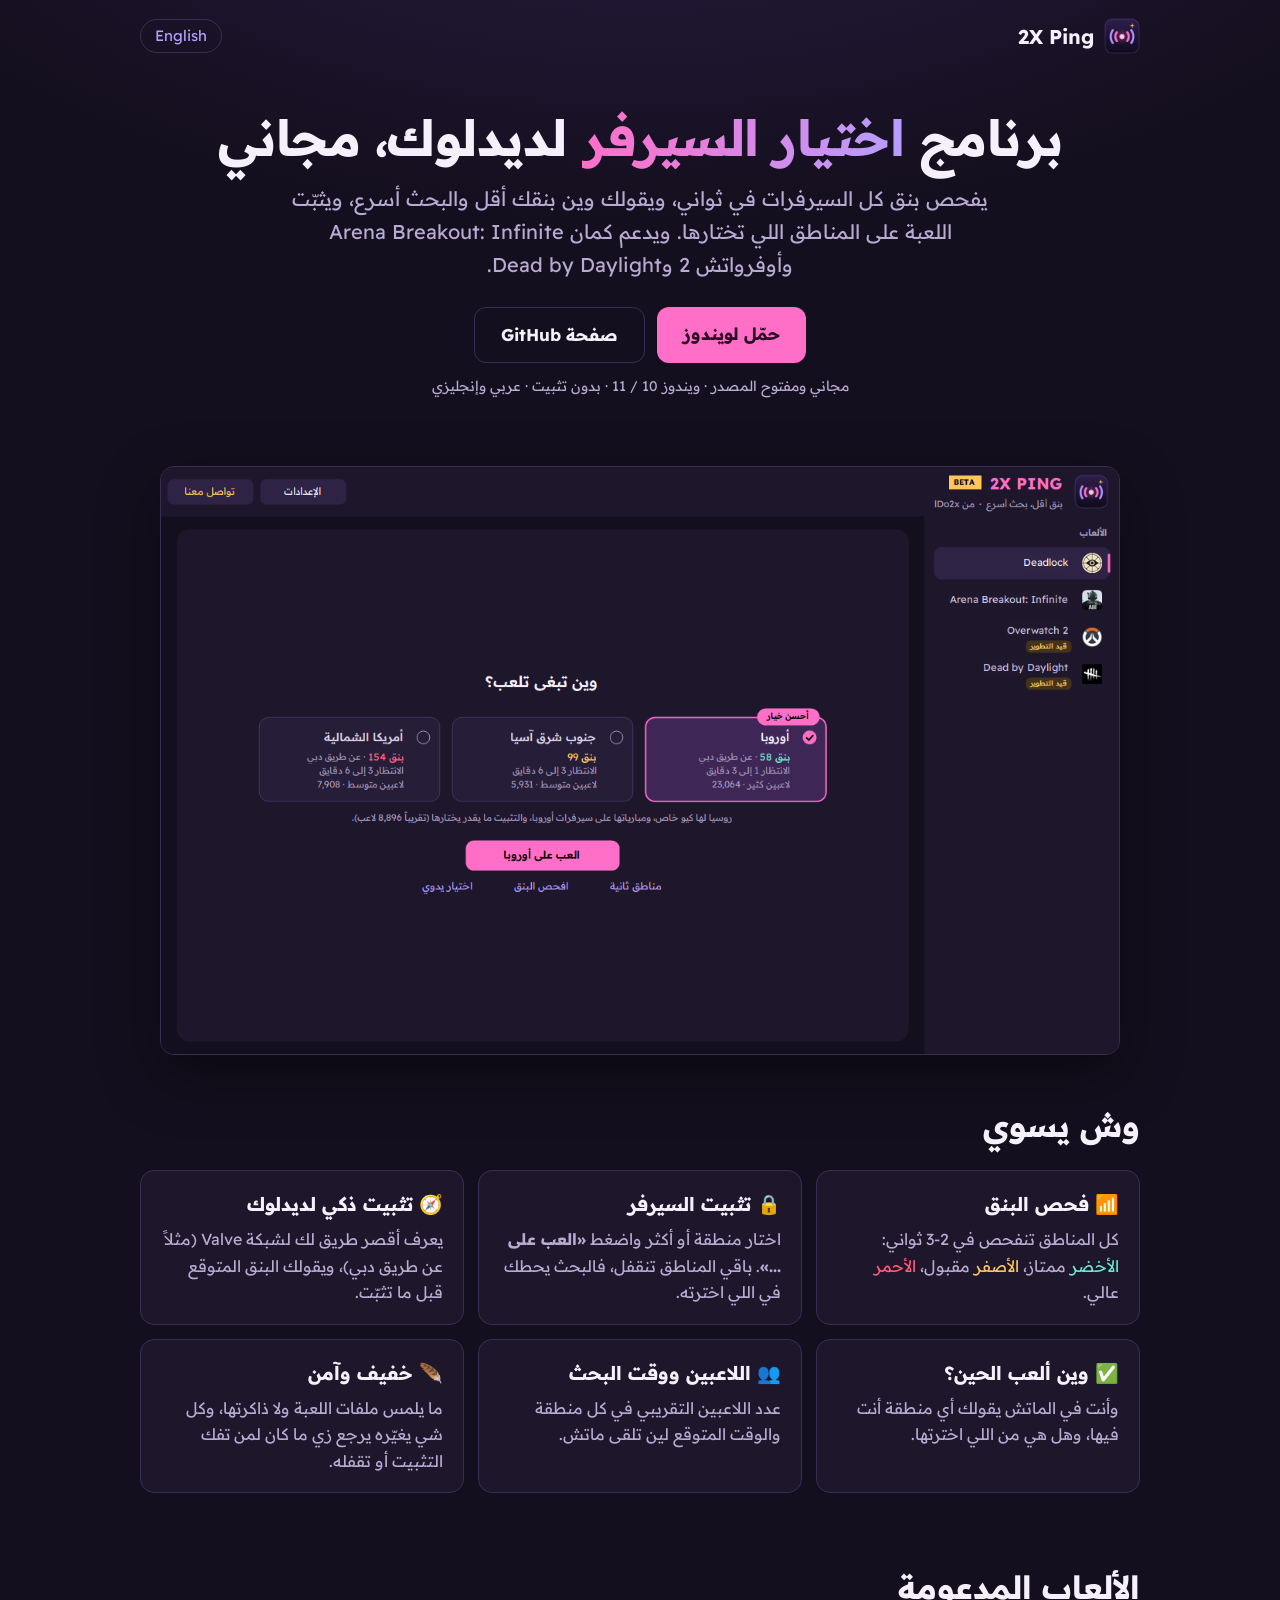
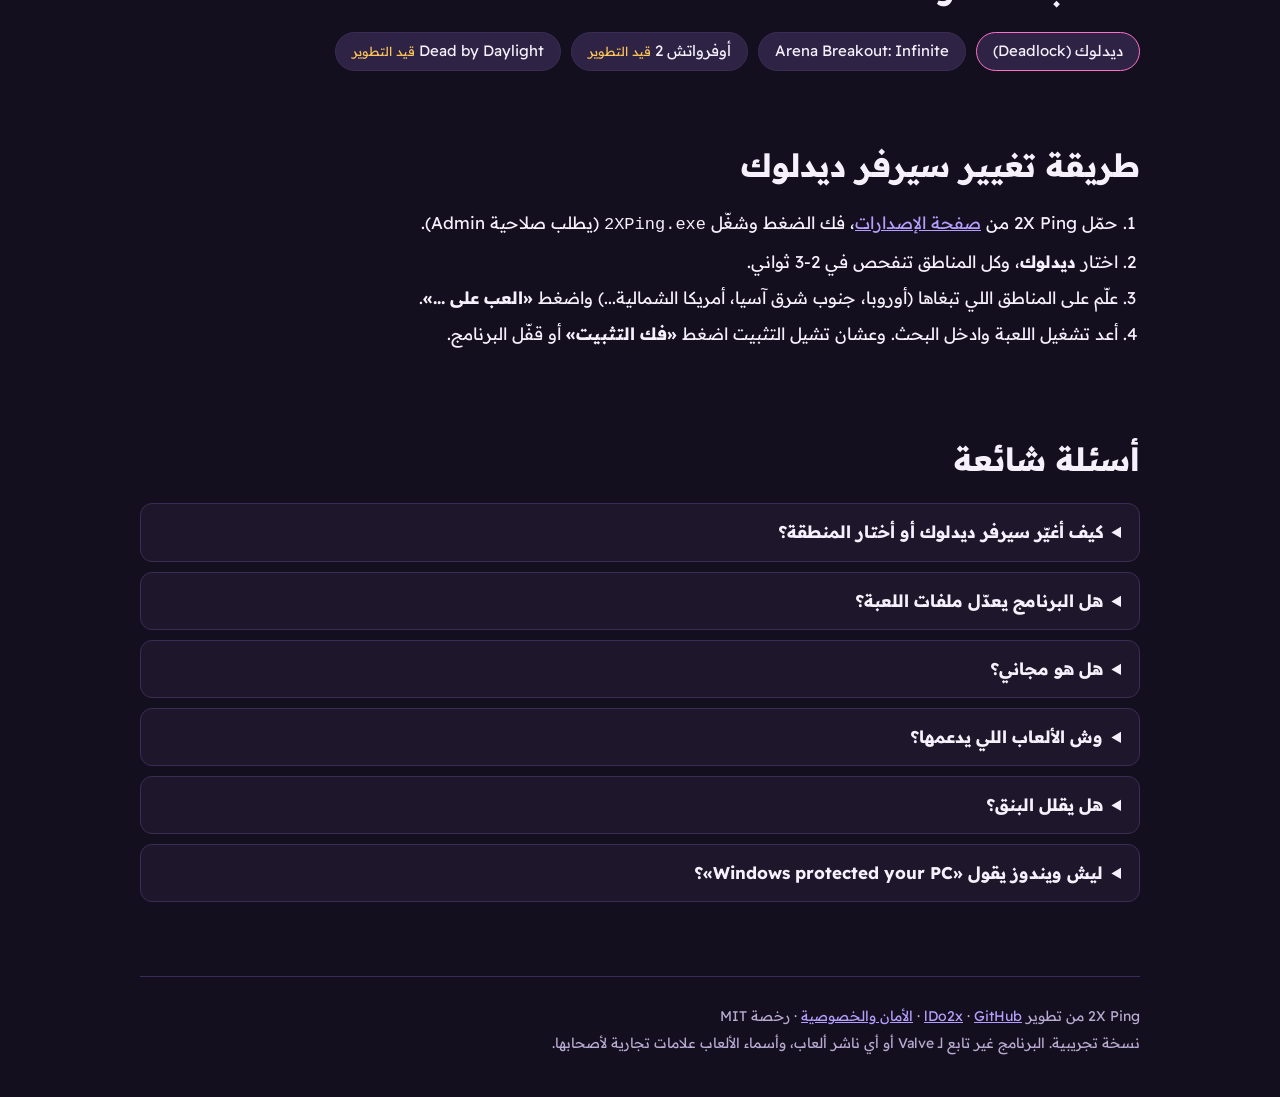
==== docs/ar/index.html @ f0e25e0f "Search: website on GitHub Pages (EN + AR, FAQ, structured data, sitemap), README server-selector wor" ====
<!doctype html>
<html lang="ar" dir="rtl">
<head>
<meta charset="utf-8">
<meta name="viewport" content="width=device-width, initial-scale=1">
<title>2X Ping: برنامج اختيار سيرفر ديدلوك وتثبيت المنطقة وفحص البنق (مجاني)</title>
<meta name="description" content="2X Ping برنامج مجاني لاختيار السيرفر (Server Selector) على ويندوز: يفحص بنق كل السيرفرات في ثواني، ويثبّتك على المنطقة اللي تبغاها في ديدلوك وArena Breakout: Infinite وأوفرواتش 2 وDead by Daylight. بالعربي والإنجليزي.">
<meta name="keywords" content="اختيار سيرفر ديدلوك, تغيير سيرفر ديدلوك, تثبيت سيرفر ديدلوك, برنامج تحديد السيرفر, تقليل البنق, فحص البنق, سيرفر اوروبا ديدلوك, server selector, deadlock server selector">
<link rel="canonical" href="https://ldo2x.github.io/2XPing/ar/">
<link rel="alternate" hreflang="en" href="https://ldo2x.github.io/2XPing/">
<link rel="alternate" hreflang="ar" href="https://ldo2x.github.io/2XPing/ar/">
<link rel="alternate" hreflang="x-default" href="https://ldo2x.github.io/2XPing/">
<meta name="theme-color" content="#140f1e">
<link rel="icon" type="image/png" href="../site/favicon-32.png">
<link rel="apple-touch-icon" href="../site/logo-192.png">
<meta property="og:type" content="website">
<meta property="og:site_name" content="2X Ping">
<meta property="og:title" content="2X Ping: برنامج اختيار السيرفر لديدلوك وغيرها">
<meta property="og:description" content="يفحص بنق كل السيرفرات في ثواني ويثبّتك على المنطقة اللي تبغاها. مجاني لويندوز.">
<meta property="og:url" content="https://ldo2x.github.io/2XPing/ar/">
<meta property="og:image" content="https://ldo2x.github.io/2XPing/social/social-preview.png">
<meta property="og:locale" content="ar_SA">
<meta property="og:locale:alternate" content="en_US">
<meta name="twitter:card" content="summary_large_image">
<link rel="preconnect" href="https://fonts.googleapis.com">
<link rel="preconnect" href="https://fonts.gstatic.com" crossorigin>
<link href="https://fonts.googleapis.com/css2?family=Readex+Pro:wght@400;700&display=swap" rel="stylesheet">
<link rel="stylesheet" href="../site/style.css">
<script type="application/ld+json">
{
  "@context": "https://schema.org",
  "@type": "SoftwareApplication",
  "name": "2X Ping",
  "alternateName": ["2XPing", "برنامج 2X Ping"],
  "description": "برنامج مجاني لاختيار السيرفر وتثبيت المنطقة على ويندوز: يفحص بنق كل السيرفرات، ويقولك البنق المتوقع، ويثبّتك على المناطق اللي تختارها في ديدلوك وArena Breakout: Infinite وأوفرواتش 2 وDead by Daylight.",
  "applicationCategory": "GameApplication",
  "applicationSubCategory": "Server selector",
  "operatingSystem": "Windows 10, Windows 11",
  "url": "https://ldo2x.github.io/2XPing/ar/",
  "downloadUrl": "https://github.com/ldo2x/2XPing/releases",
  "image": "https://ldo2x.github.io/2XPing/screenshot-ar.png",
  "inLanguage": ["ar", "en"],
  "license": "https://opensource.org/licenses/MIT",
  "isAccessibleForFree": true,
  "offers": { "@type": "Offer", "price": "0", "priceCurrency": "USD" },
  "author": { "@type": "Person", "name": "lDo2x", "url": "https://github.com/ldo2x" }
}
</script>
<script type="application/ld+json">
{
  "@context": "https://schema.org",
  "@type": "FAQPage",
  "mainEntity": [
    { "@type": "Question", "name": "كيف أغيّر سيرفر ديدلوك أو أختار المنطقة؟",
      "acceptedAnswer": { "@type": "Answer", "text": "افتح 2X Ping واختار ديدلوك، وكل المناطق تنفحص في 2-3 ثواني. علّم على المناطق اللي تبغاها واضغط «العب على ...»، بعدين أعد تشغيل اللعبة وادخل البحث. البرنامج يقفل باقي المناطق في جدار حماية ويندوز، فالماتش ميكنق ما يحطك إلا في اللي اخترته." } },
    { "@type": "Question", "name": "هل البرنامج يعدّل ملفات اللعبة؟",
      "acceptedAnswer": { "@type": "Answer", "text": "لا. 2X Ping ما يعدّل ملفات اللعبة ولا يلمس ذاكرتها أبداً. يضيف قواعد في جدار حماية ويندوز ويشيلها لمن تضغط «فك التثبيت» أو تقفل البرنامج. بعض الألعاب لها سياسات خاصة بمكافحة الغش، فالاستخدام على مسؤوليتك." } },
    { "@type": "Question", "name": "هل البرنامج مجاني؟",
      "acceptedAnswer": { "@type": "Answer", "text": "إيوه، مجاني ومفتوح المصدر برخصة MIT." } },
    { "@type": "Question", "name": "وش الألعاب اللي يدعمها؟",
      "acceptedAnswer": { "@type": "Answer", "text": "ديدلوك (أفضل دعم)، وArena Breakout: Infinite، وأوفرواتش 2 وDead by Daylight (قيد التطوير: تشتغل ولسا تحت التجربة)." } },
    { "@type": "Question", "name": "هل يقلل البنق؟",
      "acceptedAnswer": { "@type": "Answer", "text": "ما يسرّع نتّك، لكنه يخليك على المناطق اللي بنقها أقل وعلى أقصر طريق لشبكة اللعبة، ويقولك البنق المتوقع قبل ما تثبّت." } }
  ]
}
</script>
</head>
<body>
<div class="wrap">
  <header class="top">
    <a class="brand" href="./"><img src="../site/logo-192.png" alt="" width="36" height="36">2X Ping</a>
    <a class="lang" href="../" hreflang="en" lang="en">English</a>
  </header>

  <main>
    <div class="hero">
      <h1>برنامج <span class="accent">اختيار السيرفر</span> لديدلوك، مجاني</h1>
      <p class="lead">يفحص بنق كل السيرفرات في ثواني، ويقولك وين بنقك أقل والبحث أسرع، ويثبّت اللعبة على المناطق اللي تختارها. ويدعم كمان Arena Breakout: Infinite وأوفرواتش 2 وDead by Daylight.</p>
      <div class="cta">
        <a class="btn primary" href="https://github.com/ldo2x/2XPing/releases">حمّل لويندوز</a>
        <a class="btn ghost" href="https://github.com/ldo2x/2XPing">صفحة GitHub</a>
      </div>
      <p class="meta">مجاني ومفتوح المصدر · ويندوز 10 / 11 · بدون تثبيت · عربي وإنجليزي</p>
    </div>

    <div class="shot"><img src="../screenshot-ar.png" width="1240" height="760" alt="برنامج 2X Ping لاختيار سيرفر ديدلوك: المناطق مع البنق ووقت الانتظار وعدد اللاعبين وزر العب على أوروبا"></div>

    <section>
      <h2>وش يسوي</h2>
      <div class="grid">
        <div class="card"><h3>📶 فحص البنق</h3><p>كل المناطق تنفحص في 2-3 ثواني: <span class="good">الأخضر</span> ممتاز، <span class="warn">الأصفر</span> مقبول، <span class="bad">الأحمر</span> عالي.</p></div>
        <div class="card"><h3>🔒 تثبيت السيرفر</h3><p>اختار منطقة أو أكثر واضغط <b>«العب على ...»</b>. باقي المناطق تنقفل، فالبحث يحطك في اللي اخترته.</p></div>
        <div class="card"><h3>🧭 تثبيت ذكي لديدلوك</h3><p>يعرف أقصر طريق لك لشبكة Valve (مثلاً عن طريق دبي)، ويقولك البنق المتوقع قبل ما تثبّت.</p></div>
        <div class="card"><h3>✅ وين ألعب الحين؟</h3><p>وأنت في الماتش يقولك أي منطقة أنت فيها، وهل هي من اللي اخترتها.</p></div>
        <div class="card"><h3>👥 اللاعبين ووقت البحث</h3><p>عدد اللاعبين التقريبي في كل منطقة والوقت المتوقع لين تلقى ماتش.</p></div>
        <div class="card"><h3>🪶 خفيف وآمن</h3><p>ما يلمس ملفات اللعبة ولا ذاكرتها، وكل شي يغيّره يرجع زي ما كان لمن تفك التثبيت أو تقفله.</p></div>
      </div>
    </section>

    <section>
      <h2>الألعاب المدعومة</h2>
      <div class="games">
        <span class="chip main">ديدلوك (Deadlock)</span>
        <span class="chip">Arena Breakout: Infinite</span>
        <span class="chip">أوفرواتش 2 <small>قيد التطوير</small></span>
        <span class="chip">Dead by Daylight <small>قيد التطوير</small></span>
      </div>
    </section>

    <section>
      <h2>طريقة تغيير سيرفر ديدلوك</h2>
      <ol class="steps">
        <li>حمّل 2X Ping من <a href="https://github.com/ldo2x/2XPing/releases">صفحة الإصدارات</a>، فك الضغط وشغّل <code>2XPing.exe</code> (يطلب صلاحية Admin).</li>
        <li>اختار <b>ديدلوك</b>، وكل المناطق تنفحص في 2-3 ثواني.</li>
        <li>علّم على المناطق اللي تبغاها (أوروبا، جنوب شرق آسيا، أمريكا الشمالية...) واضغط <b>«العب على ...»</b>.</li>
        <li>أعد تشغيل اللعبة وادخل البحث. وعشان تشيل التثبيت اضغط <b>«فك التثبيت»</b> أو قفّل البرنامج.</li>
      </ol>
    </section>

    <section>
      <h2>أسئلة شائعة</h2>
      <details><summary>كيف أغيّر سيرفر ديدلوك أو أختار المنطقة؟</summary><p>افتح 2X Ping واختار ديدلوك، علّم على المناطق اللي تبغاها واضغط «العب على ...»، بعدين أعد تشغيل اللعبة وادخل البحث. البرنامج يقفل باقي المناطق في جدار حماية ويندوز، فالبحث ما يحطك إلا في اللي اخترته.</p></details>
      <details><summary>هل البرنامج يعدّل ملفات اللعبة؟</summary><p>لا. ما يعدّل ملفات اللعبة ولا يلمس ذاكرتها أبداً. يضيف قواعد في جدار حماية ويندوز ويشيلها لمن تضغط «فك التثبيت» أو تقفل البرنامج. بعض الألعاب لها سياسات خاصة بمكافحة الغش، فالاستخدام على مسؤوليتك.</p></details>
      <details><summary>هل هو مجاني؟</summary><p>إيوه، مجاني ومفتوح المصدر برخصة MIT.</p></details>
      <details><summary>وش الألعاب اللي يدعمها؟</summary><p>ديدلوك (أفضل دعم)، وArena Breakout: Infinite، وأوفرواتش 2 وDead by Daylight (قيد التطوير: تشتغل ولسا تحت التجربة).</p></details>
      <details><summary>هل يقلل البنق؟</summary><p>ما يسرّع نتّك، لكنه يخليك على المناطق اللي بنقها أقل وعلى أقصر طريق لشبكة اللعبة، ويقولك البنق المتوقع قبل ما تثبّت.</p></details>
      <details><summary>ليش ويندوز يقول «Windows protected your PC»؟</summary><p>لأن البرنامج مجاني وغير موقّع رقمياً. اضغط More info ثم Run anyway.</p></details>
    </section>
  </main>

  <footer>
    <p>2X Ping من تطوير <a href="https://github.com/ldo2x">lDo2x</a> · <a href="https://github.com/ldo2x/2XPing">GitHub</a> · <a href="https://github.com/ldo2x/2XPing/blob/main/SECURITY.md">الأمان والخصوصية</a> · رخصة MIT</p>
    <p>نسخة تجريبية. البرنامج غير تابع لـ Valve أو أي ناشر ألعاب، وأسماء الألعاب علامات تجارية لأصحابها.</p>
  </footer>
</div>
</body>
</html>
---- docs/site/style.css ----
:root {
  --bg: #140f1e;
  --panel: #1e172c;
  --panel2: #2e2344;
  --line: #3a2d55;
  --text: #f6f0fc;
  --dim: #b9aad2;
  --pink: #ff6fc8;
  --lav: #b69eff;
  --aqua: #68eccc;
  --gold: #ffc65c;
  --red: #ff5c7a;
}
* { box-sizing: border-box; }
html { -webkit-text-size-adjust: 100%; }
body {
  margin: 0;
  background: var(--bg);
  background-image: radial-gradient(1200px 600px at 50% -200px, #2a1d44 0%, transparent 70%);
  color: var(--text);
  font: 17px/1.65 "Readex Pro", "Segoe UI", system-ui, -apple-system, sans-serif;
}
a { color: var(--lav); }
a:hover { color: var(--pink); }
.wrap { max-width: 1040px; margin: 0 auto; padding: 0 20px; }

header.top { display: flex; align-items: center; justify-content: space-between; padding: 18px 0; gap: 12px; }
.brand { display: flex; align-items: center; gap: 10px; color: var(--text); text-decoration: none; font-weight: 700; font-size: 20px; }
.brand img { width: 36px; height: 36px; }
.lang { font-size: 15px; border: 1px solid var(--line); border-radius: 999px; padding: 4px 14px; text-decoration: none; }

.hero { text-align: center; padding: 36px 0 20px; }
.hero h1 { font-size: clamp(30px, 5vw, 50px); line-height: 1.2; margin: 0 0 14px; letter-spacing: -0.5px; }
.hero h1 .accent { background: linear-gradient(90deg, var(--pink), var(--lav)); -webkit-background-clip: text; background-clip: text; color: transparent; }
.hero p.lead { color: var(--dim); font-size: clamp(17px, 2.2vw, 20px); max-width: 720px; margin: 0 auto 26px; }
.cta { display: inline-flex; gap: 12px; flex-wrap: wrap; justify-content: center; }
.btn { display: inline-block; padding: 13px 26px; border-radius: 12px; font-weight: 700; text-decoration: none; }
.btn.primary { background: var(--pink); color: #2a0f22; }
.btn.primary:hover { background: #ff8ad3; color: #2a0f22; }
.btn.ghost { border: 1px solid var(--line); color: var(--text); }
.btn.ghost:hover { border-color: var(--lav); color: var(--text); }
.meta { color: var(--dim); font-size: 14px; margin-top: 12px; }

.shot { margin: 34px auto 10px; max-width: 960px; }
.shot img { width: 100%; height: auto; border-radius: 14px; border: 1px solid var(--line); box-shadow: 0 20px 60px rgba(0,0,0,.45); display: block; }

section { padding: 34px 0; }
h2 { font-size: clamp(24px, 3.2vw, 32px); margin: 0 0 18px; }
h3 { font-size: 19px; margin: 0 0 6px; }
.grid { display: grid; grid-template-columns: repeat(auto-fit, minmax(240px, 1fr)); gap: 14px; }
.card { background: var(--panel); border: 1px solid var(--line); border-radius: 14px; padding: 18px 20px; }
.card p { margin: 0; color: var(--dim); font-size: 16px; }
.games { display: flex; flex-wrap: wrap; gap: 10px; }
.chip { background: var(--panel2); border: 1px solid var(--line); border-radius: 999px; padding: 6px 16px; font-size: 15px; }
.chip.main { border-color: var(--pink); }
.chip small { color: var(--gold); }
ol.steps { padding-inline-start: 22px; }
ol.steps li { margin-bottom: 8px; }
.good { color: var(--aqua); } .warn { color: var(--gold); } .bad { color: var(--red); }

details { background: var(--panel); border: 1px solid var(--line); border-radius: 12px; padding: 14px 18px; margin-bottom: 10px; }
summary { cursor: pointer; font-weight: 700; }
details p { color: var(--dim); margin: 10px 0 0; }

footer { border-top: 1px solid var(--line); margin-top: 30px; padding: 24px 0 40px; color: var(--dim); font-size: 14px; }
footer p { margin: 4px 0; }

@media (max-width: 560px) {
  body { font-size: 16px; }
  .wrap { padding: 0 16px; }
  .btn { width: 100%; }
}
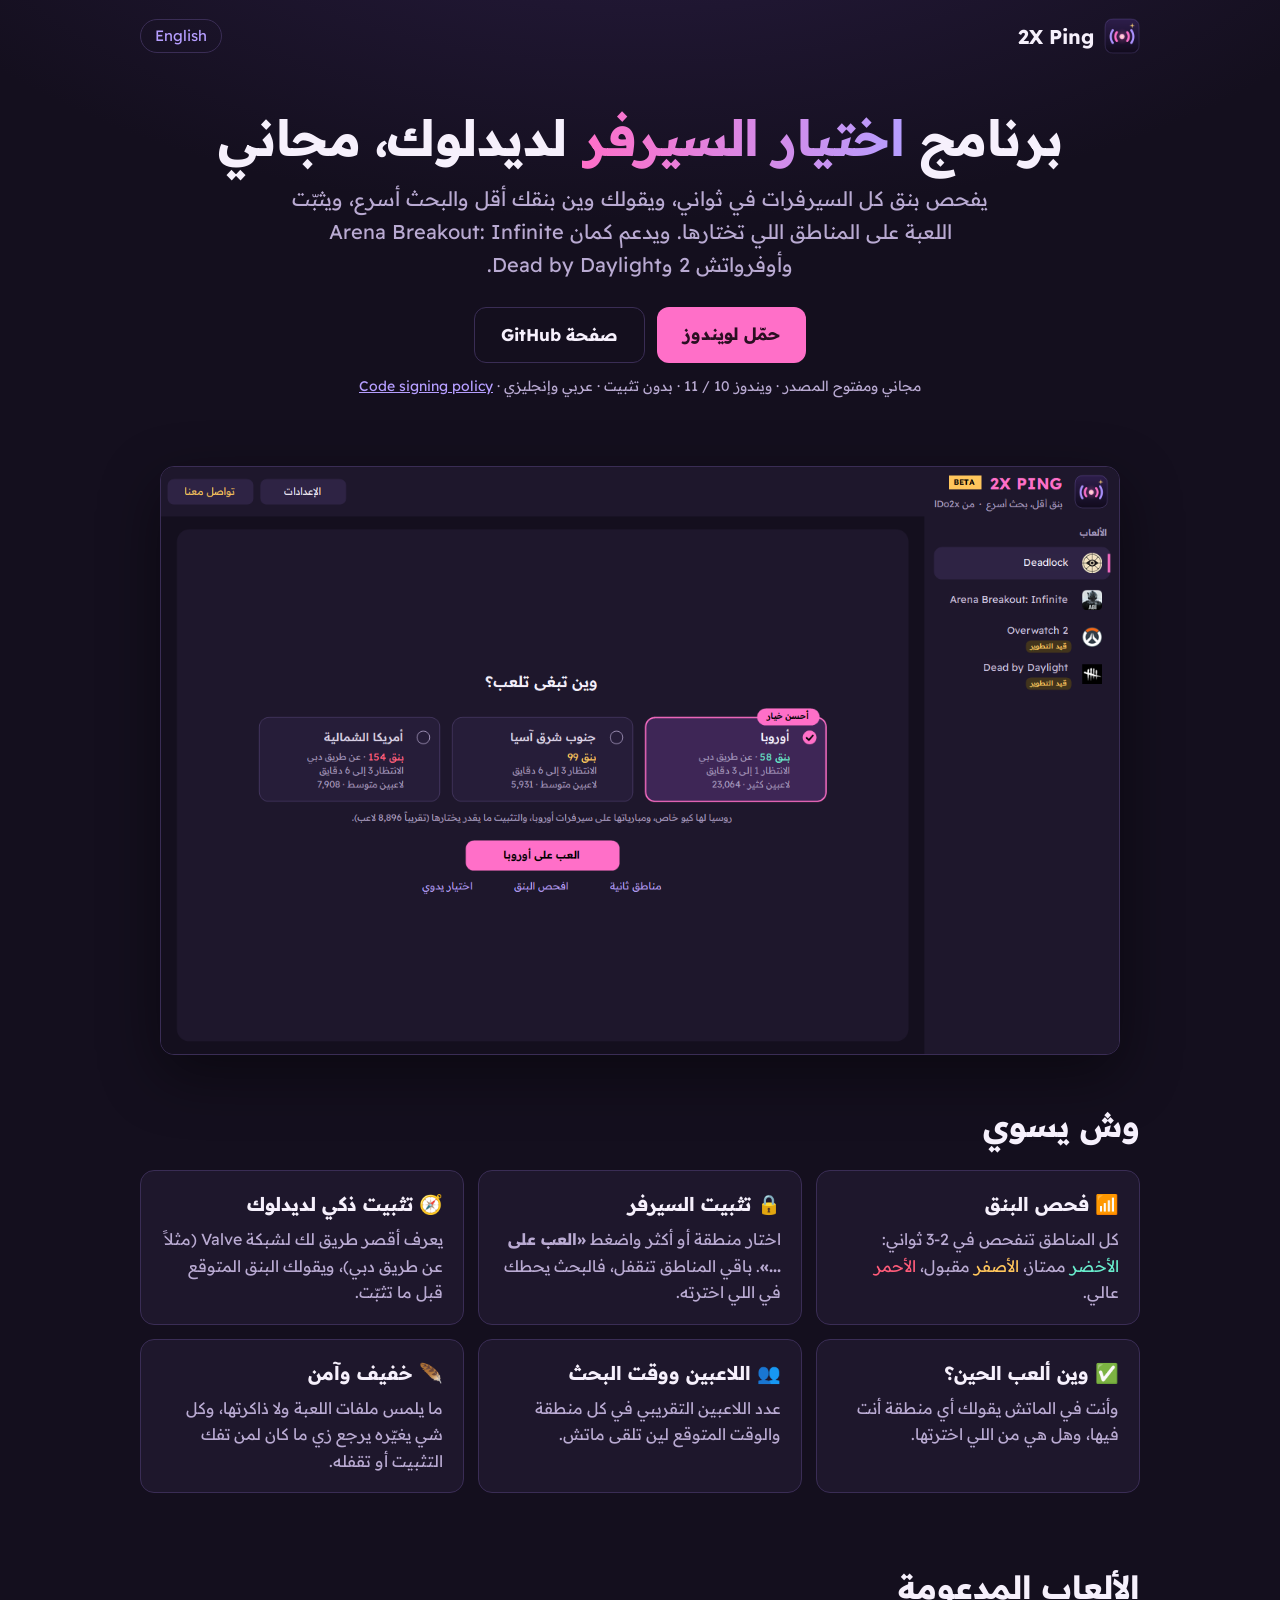
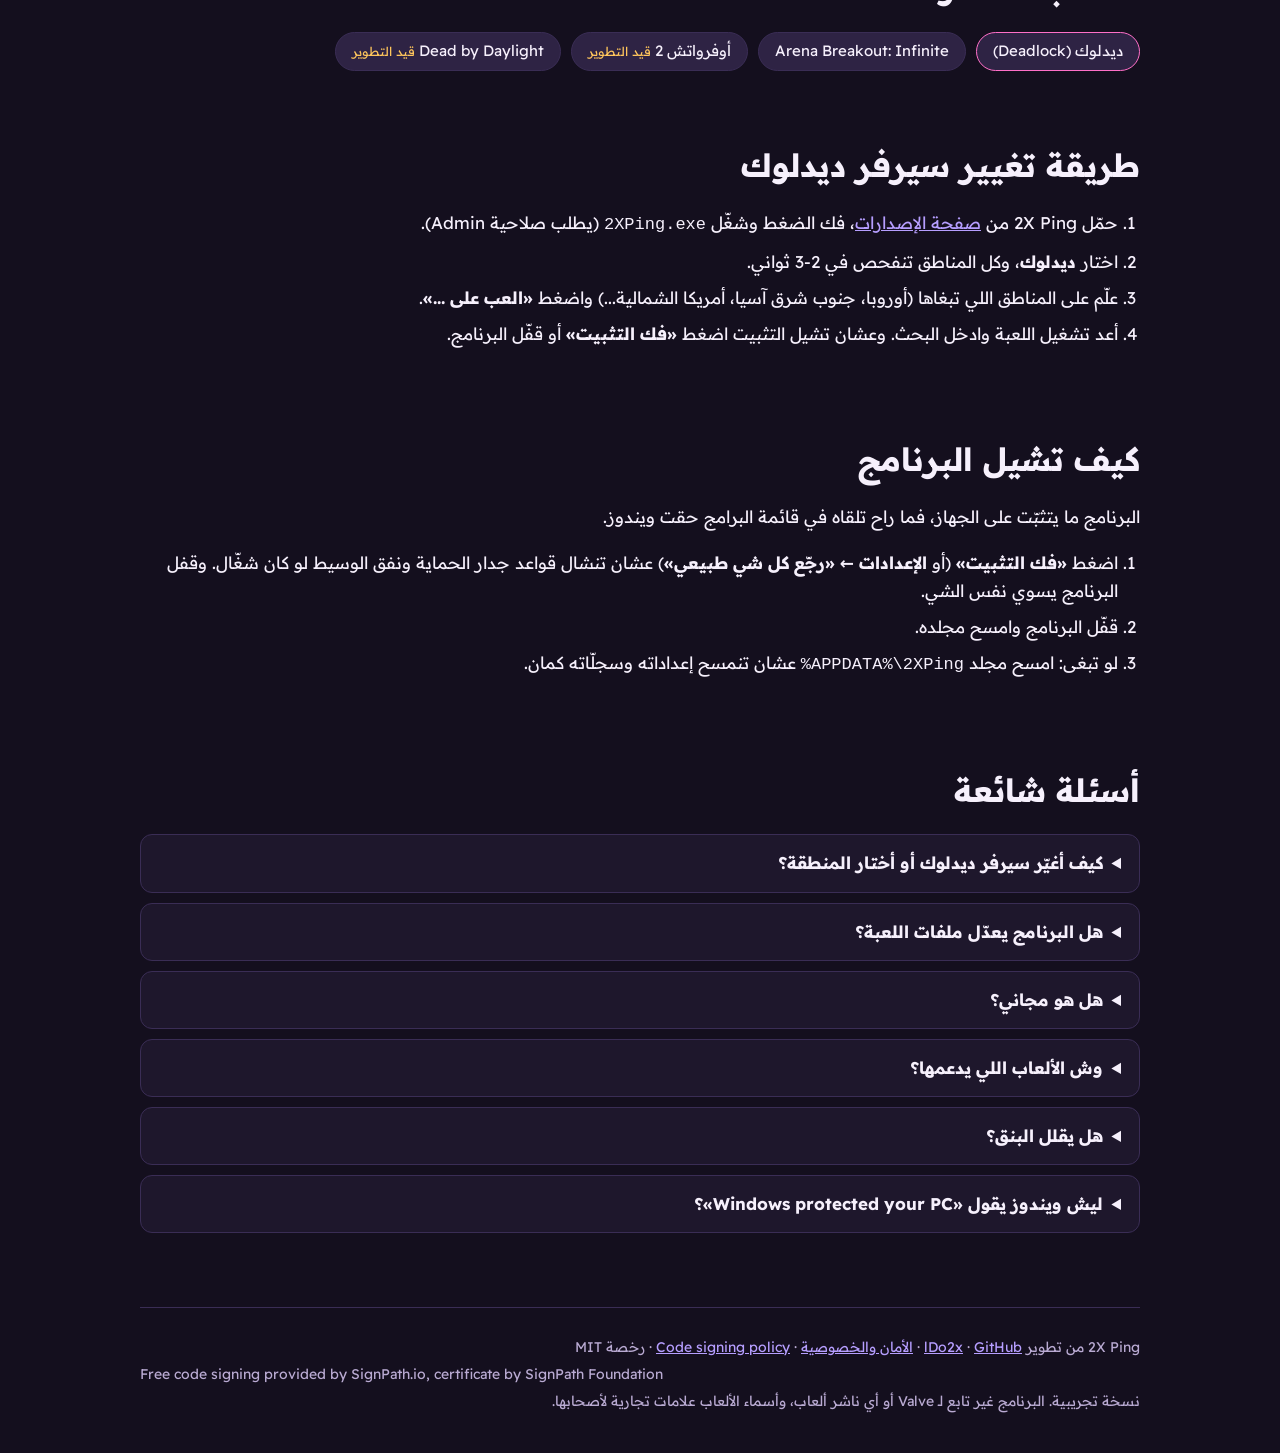
==== commit 335c7c98: "Code signing policy (SignPath Foundation) and uninstall steps: site pages EN + AR, READMEs, release " ====
--- a/docs/ar/index.html
+++ b/docs/ar/index.html
@@ -80,7 +80,7 @@
         <a class="btn primary" href="https://github.com/ldo2x/2XPing/releases">حمّل لويندوز</a>
         <a class="btn ghost" href="https://github.com/ldo2x/2XPing">صفحة GitHub</a>
       </div>
-      <p class="meta">مجاني ومفتوح المصدر · ويندوز 10 / 11 · بدون تثبيت · عربي وإنجليزي</p>
+      <p class="meta">مجاني ومفتوح المصدر · ويندوز 10 / 11 · بدون تثبيت · عربي وإنجليزي · <a href="code-signing.html" lang="en">Code signing policy</a></p>
     </div>
 
     <div class="shot"><img src="../screenshot-ar.png" width="1240" height="760" alt="برنامج 2X Ping لاختيار سيرفر ديدلوك: المناطق مع البنق ووقت الانتظار وعدد اللاعبين وزر العب على أوروبا"></div>
@@ -117,6 +117,16 @@
       </ol>
     </section>
 
+    <section id="uninstall">
+      <h2>كيف تشيل البرنامج</h2>
+      <p>البرنامج ما يتثبّت على الجهاز، فما راح تلقاه في قائمة البرامج حقت ويندوز.</p>
+      <ol class="steps">
+        <li>اضغط <b>«فك التثبيت»</b> (أو <b>الإعدادات ← «رجّع كل شي طبيعي»</b>) عشان تنشال قواعد جدار الحماية ونفق الوسيط لو كان شغّال. وقفل البرنامج يسوي نفس الشي.</li>
+        <li>قفّل البرنامج وامسح مجلده.</li>
+        <li>لو تبغى: امسح مجلد <code dir="ltr">%APPDATA%\2XPing</code> عشان تنمسح إعداداته وسجلّاته كمان.</li>
+      </ol>
+    </section>
+
     <section>
       <h2>أسئلة شائعة</h2>
       <details><summary>كيف أغيّر سيرفر ديدلوك أو أختار المنطقة؟</summary><p>افتح 2X Ping واختار ديدلوك، علّم على المناطق اللي تبغاها واضغط «العب على ...»، بعدين أعد تشغيل اللعبة وادخل البحث. البرنامج يقفل باقي المناطق في جدار حماية ويندوز، فالبحث ما يحطك إلا في اللي اخترته.</p></details>
@@ -124,12 +134,13 @@
       <details><summary>هل هو مجاني؟</summary><p>إيوه، مجاني ومفتوح المصدر برخصة MIT.</p></details>
       <details><summary>وش الألعاب اللي يدعمها؟</summary><p>ديدلوك (أفضل دعم)، وArena Breakout: Infinite، وأوفرواتش 2 وDead by Daylight (قيد التطوير: تشتغل ولسا تحت التجربة).</p></details>
       <details><summary>هل يقلل البنق؟</summary><p>ما يسرّع نتّك، لكنه يخليك على المناطق اللي بنقها أقل وعلى أقصر طريق لشبكة اللعبة، ويقولك البنق المتوقع قبل ما تثبّت.</p></details>
-      <details><summary>ليش ويندوز يقول «Windows protected your PC»؟</summary><p>لأن البرنامج مجاني وغير موقّع رقمياً. اضغط More info ثم Run anyway.</p></details>
+      <details><summary>ليش ويندوز يقول «Windows protected your PC»؟</summary><p>لأن البرنامج مجاني ولسا غير موقّع رقمياً (التوقيع ينجهّز، شوف <a href="code-signing.html" lang="en">Code signing policy</a>). اضغط More info ثم Run anyway.</p></details>
     </section>
   </main>
 
   <footer>
-    <p>2X Ping من تطوير <a href="https://github.com/ldo2x">lDo2x</a> · <a href="https://github.com/ldo2x/2XPing">GitHub</a> · <a href="https://github.com/ldo2x/2XPing/blob/main/SECURITY.md">الأمان والخصوصية</a> · رخصة MIT</p>
+    <p>2X Ping من تطوير <a href="https://github.com/ldo2x">lDo2x</a> · <a href="https://github.com/ldo2x/2XPing">GitHub</a> · <a href="https://github.com/ldo2x/2XPing/blob/main/SECURITY.md#usage-statistics-beta">الأمان والخصوصية</a> · <a href="code-signing.html" lang="en">Code signing policy</a> · رخصة MIT</p>
+    <p lang="en" dir="ltr">Free code signing provided by SignPath.io, certificate by SignPath Foundation</p>
     <p>نسخة تجريبية. البرنامج غير تابع لـ Valve أو أي ناشر ألعاب، وأسماء الألعاب علامات تجارية لأصحابها.</p>
   </footer>
 </div>
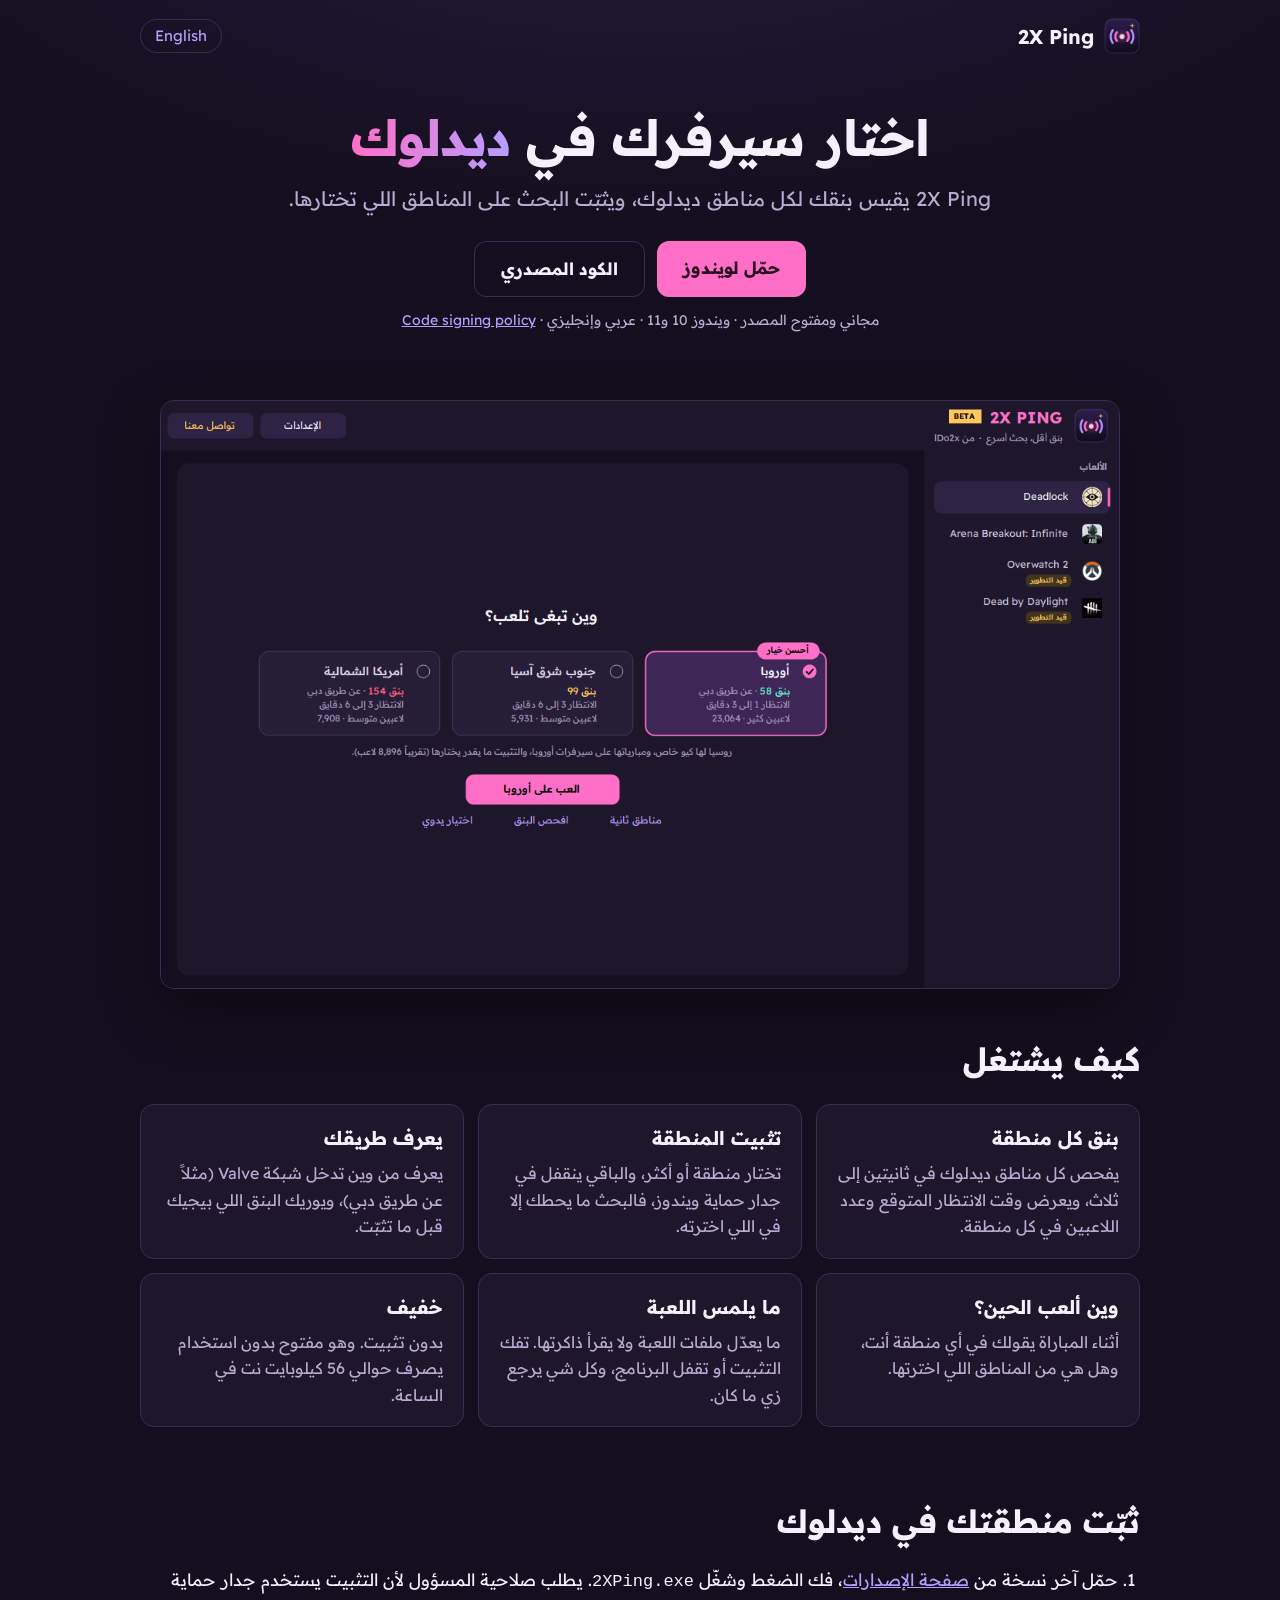
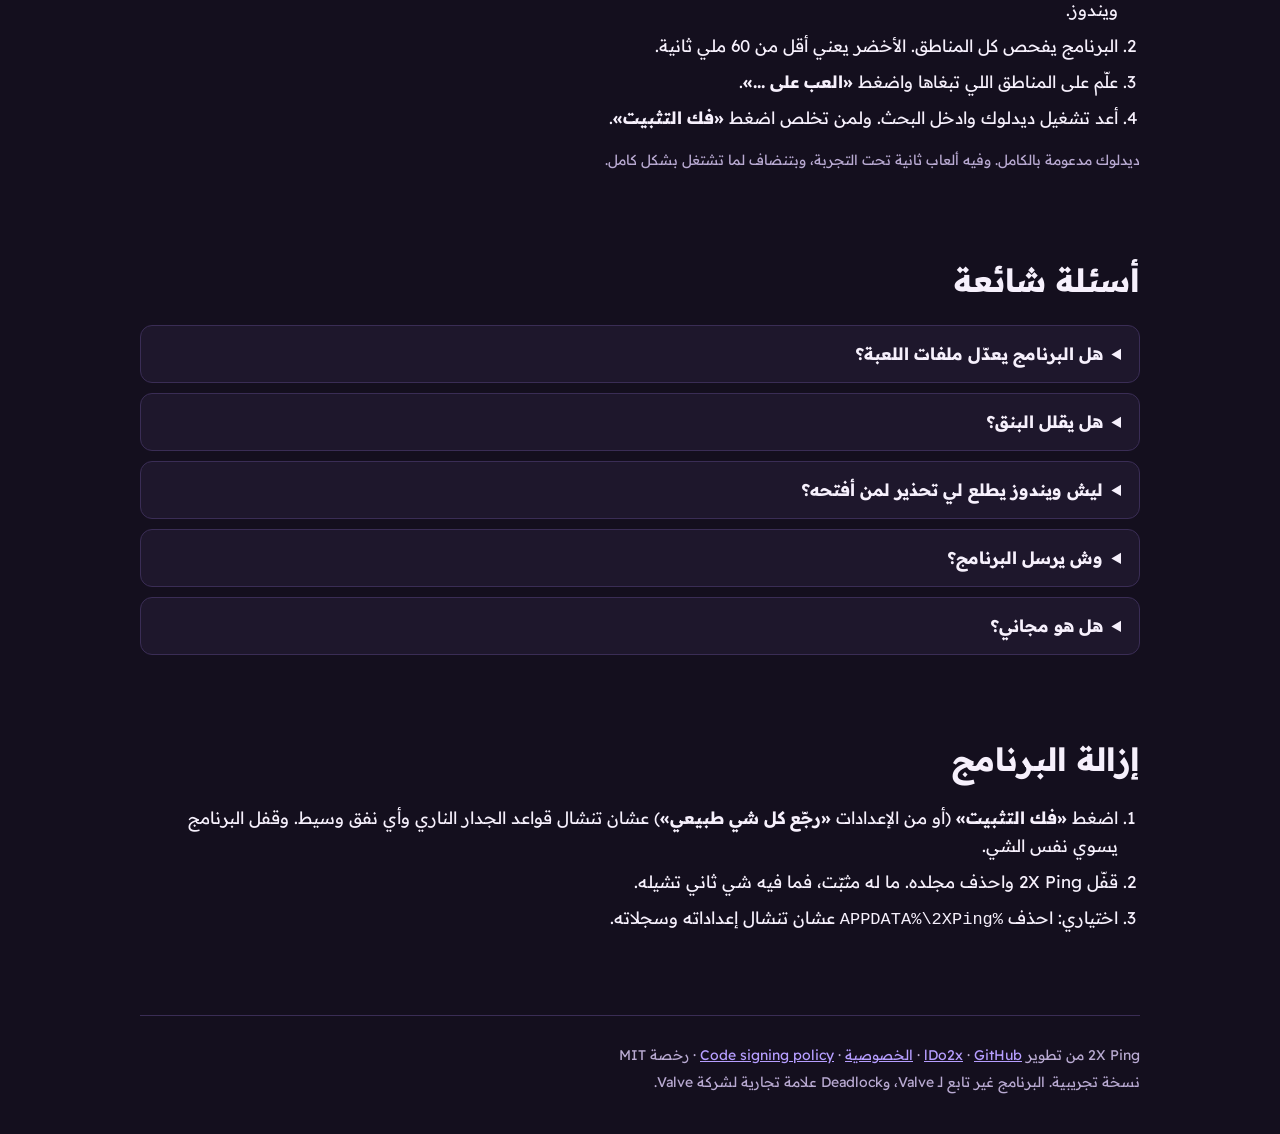
==== commit 06157b53: "Site and READMEs: plain, specific wording; Deadlock is the supported game, the others are named as i" ====
--- a/docs/ar/index.html
+++ b/docs/ar/index.html
@@ -3,9 +3,8 @@
 <head>
 <meta charset="utf-8">
 <meta name="viewport" content="width=device-width, initial-scale=1">
-<title>2X Ping: برنامج اختيار سيرفر ديدلوك وتثبيت المنطقة وفحص البنق (مجاني)</title>
-<meta name="description" content="2X Ping برنامج مجاني لاختيار السيرفر (Server Selector) على ويندوز: يفحص بنق كل السيرفرات في ثواني، ويثبّتك على المنطقة اللي تبغاها في ديدلوك وArena Breakout: Infinite وأوفرواتش 2 وDead by Daylight. بالعربي والإنجليزي.">
-<meta name="keywords" content="اختيار سيرفر ديدلوك, تغيير سيرفر ديدلوك, تثبيت سيرفر ديدلوك, برنامج تحديد السيرفر, تقليل البنق, فحص البنق, سيرفر اوروبا ديدلوك, server selector, deadlock server selector">
+<title>2X Ping: اختيار سيرفر ديدلوك وتثبيت المنطقة على ويندوز</title>
+<meta name="description" content="2X Ping يقيس بنقك لكل مناطق ديدلوك، ويثبّت البحث على المناطق اللي تختارها عن طريق جدار حماية ويندوز. مجاني ومفتوح المصدر لويندوز 10 و11.">
 <link rel="canonical" href="https://ldo2x.github.io/2XPing/ar/">
 <link rel="alternate" hreflang="en" href="https://ldo2x.github.io/2XPing/">
 <link rel="alternate" hreflang="ar" href="https://ldo2x.github.io/2XPing/ar/">
@@ -15,8 +14,8 @@
 <link rel="apple-touch-icon" href="../site/logo-192.png">
 <meta property="og:type" content="website">
 <meta property="og:site_name" content="2X Ping">
-<meta property="og:title" content="2X Ping: برنامج اختيار السيرفر لديدلوك وغيرها">
-<meta property="og:description" content="يفحص بنق كل السيرفرات في ثواني ويثبّتك على المنطقة اللي تبغاها. مجاني لويندوز.">
+<meta property="og:title" content="2X Ping: اختار سيرفرك في ديدلوك">
+<meta property="og:description" content="يقيس بنقك لكل مناطق ديدلوك ويثبّت البحث على المناطق اللي تختارها. مجاني لويندوز.">
 <meta property="og:url" content="https://ldo2x.github.io/2XPing/ar/">
 <meta property="og:image" content="https://ldo2x.github.io/2XPing/social/social-preview.png">
 <meta property="og:locale" content="ar_SA">
@@ -31,10 +30,10 @@
   "@context": "https://schema.org",
   "@type": "SoftwareApplication",
   "name": "2X Ping",
-  "alternateName": ["2XPing", "برنامج 2X Ping"],
-  "description": "برنامج مجاني لاختيار السيرفر وتثبيت المنطقة على ويندوز: يفحص بنق كل السيرفرات، ويقولك البنق المتوقع، ويثبّتك على المناطق اللي تختارها في ديدلوك وArena Breakout: Infinite وأوفرواتش 2 وDead by Daylight.",
+  "alternateName": "2XPing",
+  "description": "يقيس بنقك لكل مناطق ديدلوك، ويثبّت البحث على المناطق اللي تختارها عن طريق جدار حماية ويندوز.",
   "applicationCategory": "GameApplication",
-  "applicationSubCategory": "Server selector",
+  "applicationSubCategory": "Server region selector",
   "operatingSystem": "Windows 10, Windows 11",
   "url": "https://ldo2x.github.io/2XPing/ar/",
   "downloadUrl": "https://github.com/ldo2x/2XPing/releases",
@@ -51,16 +50,16 @@
   "@context": "https://schema.org",
   "@type": "FAQPage",
   "mainEntity": [
-    { "@type": "Question", "name": "كيف أغيّر سيرفر ديدلوك أو أختار المنطقة؟",
-      "acceptedAnswer": { "@type": "Answer", "text": "افتح 2X Ping واختار ديدلوك، وكل المناطق تنفحص في 2-3 ثواني. علّم على المناطق اللي تبغاها واضغط «العب على ...»، بعدين أعد تشغيل اللعبة وادخل البحث. البرنامج يقفل باقي المناطق في جدار حماية ويندوز، فالماتش ميكنق ما يحطك إلا في اللي اخترته." } },
+    { "@type": "Question", "name": "كيف أغيّر سيرفر ديدلوك؟",
+      "acceptedAnswer": { "@type": "Answer", "text": "افتح 2X Ping، علّم على المناطق اللي تبغاها واضغط «العب على ...»، بعدين أعد تشغيل ديدلوك وادخل البحث. باقي المناطق تنقفل في جدار حماية ويندوز، فالبحث ما يحطك إلا في اللي اخترته." } },
     { "@type": "Question", "name": "هل البرنامج يعدّل ملفات اللعبة؟",
-      "acceptedAnswer": { "@type": "Answer", "text": "لا. 2X Ping ما يعدّل ملفات اللعبة ولا يلمس ذاكرتها أبداً. يضيف قواعد في جدار حماية ويندوز ويشيلها لمن تضغط «فك التثبيت» أو تقفل البرنامج. بعض الألعاب لها سياسات خاصة بمكافحة الغش، فالاستخدام على مسؤوليتك." } },
+      "acceptedAnswer": { "@type": "Answer", "text": "لا. ما يعدّل ملفات اللعبة ولا يقرأ ذاكرتها. التثبيت عبارة عن قواعد في جدار حماية ويندوز، وتنشال لمن تضغط «فك التثبيت» أو تقفل البرنامج." } },
+    { "@type": "Question", "name": "هل يقلل البنق؟",
+      "acceptedAnswer": { "@type": "Answer", "text": "ما يسرّع اتصالك، لكنه يخليك في المناطق اللي بنقك فيها أقل، ويوريك البنق المتوقع قبل ما تثبّت." } },
+    { "@type": "Question", "name": "وش الألعاب المدعومة؟",
+      "acceptedAnswer": { "@type": "Answer", "text": "ديدلوك. وفيه ألعاب ثانية تحت التجربة، وبتنضاف لما تشتغل بشكل كامل." } },
     { "@type": "Question", "name": "هل البرنامج مجاني؟",
-      "acceptedAnswer": { "@type": "Answer", "text": "إيوه، مجاني ومفتوح المصدر برخصة MIT." } },
-    { "@type": "Question", "name": "وش الألعاب اللي يدعمها؟",
-      "acceptedAnswer": { "@type": "Answer", "text": "ديدلوك (أفضل دعم)، وArena Breakout: Infinite، وأوفرواتش 2 وDead by Daylight (قيد التطوير: تشتغل ولسا تحت التجربة)." } },
-    { "@type": "Question", "name": "هل يقلل البنق؟",
-      "acceptedAnswer": { "@type": "Answer", "text": "ما يسرّع نتّك، لكنه يخليك على المناطق اللي بنقها أقل وعلى أقصر طريق لشبكة اللعبة، ويقولك البنق المتوقع قبل ما تثبّت." } }
+      "acceptedAnswer": { "@type": "Answer", "text": "إيوه، مجاني ومفتوح المصدر برخصة MIT." } }
   ]
 }
 </script>
@@ -74,74 +73,62 @@
 
   <main>
     <div class="hero">
-      <h1>برنامج <span class="accent">اختيار السيرفر</span> لديدلوك، مجاني</h1>
-      <p class="lead">يفحص بنق كل السيرفرات في ثواني، ويقولك وين بنقك أقل والبحث أسرع، ويثبّت اللعبة على المناطق اللي تختارها. ويدعم كمان Arena Breakout: Infinite وأوفرواتش 2 وDead by Daylight.</p>
+      <h1>اختار سيرفرك في <span class="accent">ديدلوك</span></h1>
+      <p class="lead">2X Ping يقيس بنقك لكل مناطق ديدلوك، ويثبّت البحث على المناطق اللي تختارها.</p>
       <div class="cta">
         <a class="btn primary" href="https://github.com/ldo2x/2XPing/releases">حمّل لويندوز</a>
-        <a class="btn ghost" href="https://github.com/ldo2x/2XPing">صفحة GitHub</a>
+        <a class="btn ghost" href="https://github.com/ldo2x/2XPing">الكود المصدري</a>
       </div>
-      <p class="meta">مجاني ومفتوح المصدر · ويندوز 10 / 11 · بدون تثبيت · عربي وإنجليزي · <a href="code-signing.html" lang="en">Code signing policy</a></p>
+      <p class="meta">مجاني ومفتوح المصدر · ويندوز 10 و11 · عربي وإنجليزي · <a href="code-signing.html" lang="en">Code signing policy</a></p>
     </div>
 
-    <div class="shot"><img src="../screenshot-ar.png" width="1240" height="760" alt="برنامج 2X Ping لاختيار سيرفر ديدلوك: المناطق مع البنق ووقت الانتظار وعدد اللاعبين وزر العب على أوروبا"></div>
+    <div class="shot"><img src="../screenshot-ar.png" width="1240" height="760" alt="2X Ping يعرض مناطق ديدلوك مع البنق ووقت الانتظار وعدد اللاعبين"></div>
 
     <section>
-      <h2>وش يسوي</h2>
+      <h2>كيف يشتغل</h2>
       <div class="grid">
-        <div class="card"><h3>📶 فحص البنق</h3><p>كل المناطق تنفحص في 2-3 ثواني: <span class="good">الأخضر</span> ممتاز، <span class="warn">الأصفر</span> مقبول، <span class="bad">الأحمر</span> عالي.</p></div>
-        <div class="card"><h3>🔒 تثبيت السيرفر</h3><p>اختار منطقة أو أكثر واضغط <b>«العب على ...»</b>. باقي المناطق تنقفل، فالبحث يحطك في اللي اخترته.</p></div>
-        <div class="card"><h3>🧭 تثبيت ذكي لديدلوك</h3><p>يعرف أقصر طريق لك لشبكة Valve (مثلاً عن طريق دبي)، ويقولك البنق المتوقع قبل ما تثبّت.</p></div>
-        <div class="card"><h3>✅ وين ألعب الحين؟</h3><p>وأنت في الماتش يقولك أي منطقة أنت فيها، وهل هي من اللي اخترتها.</p></div>
-        <div class="card"><h3>👥 اللاعبين ووقت البحث</h3><p>عدد اللاعبين التقريبي في كل منطقة والوقت المتوقع لين تلقى ماتش.</p></div>
-        <div class="card"><h3>🪶 خفيف وآمن</h3><p>ما يلمس ملفات اللعبة ولا ذاكرتها، وكل شي يغيّره يرجع زي ما كان لمن تفك التثبيت أو تقفله.</p></div>
+        <div class="card"><h3>بنق كل منطقة</h3><p>يفحص كل مناطق ديدلوك في ثانيتين إلى ثلاث، ويعرض وقت الانتظار المتوقع وعدد اللاعبين في كل منطقة.</p></div>
+        <div class="card"><h3>تثبيت المنطقة</h3><p>تختار منطقة أو أكثر، والباقي ينقفل في جدار حماية ويندوز، فالبحث ما يحطك إلا في اللي اخترته.</p></div>
+        <div class="card"><h3>يعرف طريقك</h3><p>يعرف من وين تدخل شبكة Valve (مثلاً عن طريق دبي)، ويوريك البنق اللي بيجيك قبل ما تثبّت.</p></div>
+        <div class="card"><h3>وين ألعب الحين؟</h3><p>أثناء المباراة يقولك في أي منطقة أنت، وهل هي من المناطق اللي اخترتها.</p></div>
+        <div class="card"><h3>ما يلمس اللعبة</h3><p>ما يعدّل ملفات اللعبة ولا يقرأ ذاكرتها. تفك التثبيت أو تقفل البرنامج، وكل شي يرجع زي ما كان.</p></div>
+        <div class="card"><h3>خفيف</h3><p>بدون تثبيت. وهو مفتوح بدون استخدام يصرف حوالي 56 كيلوبايت نت في الساعة.</p></div>
       </div>
     </section>
 
     <section>
-      <h2>الألعاب المدعومة</h2>
-      <div class="games">
-        <span class="chip main">ديدلوك (Deadlock)</span>
-        <span class="chip">Arena Breakout: Infinite</span>
-        <span class="chip">أوفرواتش 2 <small>قيد التطوير</small></span>
-        <span class="chip">Dead by Daylight <small>قيد التطوير</small></span>
-      </div>
-    </section>
-
-    <section>
-      <h2>طريقة تغيير سيرفر ديدلوك</h2>
+      <h2>ثبّت منطقتك في ديدلوك</h2>
       <ol class="steps">
-        <li>حمّل 2X Ping من <a href="https://github.com/ldo2x/2XPing/releases">صفحة الإصدارات</a>، فك الضغط وشغّل <code>2XPing.exe</code> (يطلب صلاحية Admin).</li>
-        <li>اختار <b>ديدلوك</b>، وكل المناطق تنفحص في 2-3 ثواني.</li>
-        <li>علّم على المناطق اللي تبغاها (أوروبا، جنوب شرق آسيا، أمريكا الشمالية...) واضغط <b>«العب على ...»</b>.</li>
-        <li>أعد تشغيل اللعبة وادخل البحث. وعشان تشيل التثبيت اضغط <b>«فك التثبيت»</b> أو قفّل البرنامج.</li>
+        <li>حمّل آخر نسخة من <a href="https://github.com/ldo2x/2XPing/releases">صفحة الإصدارات</a>، فك الضغط وشغّل <code>2XPing.exe</code>. يطلب صلاحية المسؤول لأن التثبيت يستخدم جدار حماية ويندوز.</li>
+        <li>البرنامج يفحص كل المناطق. الأخضر يعني أقل من 60 ملي ثانية.</li>
+        <li>علّم على المناطق اللي تبغاها واضغط <b>«العب على ...»</b>.</li>
+        <li>أعد تشغيل ديدلوك وادخل البحث. ولمن تخلص اضغط <b>«فك التثبيت»</b>.</li>
       </ol>
-    </section>
-
-    <section id="uninstall">
-      <h2>كيف تشيل البرنامج</h2>
-      <p>البرنامج ما يتثبّت على الجهاز، فما راح تلقاه في قائمة البرامج حقت ويندوز.</p>
-      <ol class="steps">
-        <li>اضغط <b>«فك التثبيت»</b> (أو <b>الإعدادات ← «رجّع كل شي طبيعي»</b>) عشان تنشال قواعد جدار الحماية ونفق الوسيط لو كان شغّال. وقفل البرنامج يسوي نفس الشي.</li>
-        <li>قفّل البرنامج وامسح مجلده.</li>
-        <li>لو تبغى: امسح مجلد <code dir="ltr">%APPDATA%\2XPing</code> عشان تنمسح إعداداته وسجلّاته كمان.</li>
-      </ol>
+      <p class="meta">ديدلوك مدعومة بالكامل. وفيه ألعاب ثانية تحت التجربة، وبتنضاف لما تشتغل بشكل كامل.</p>
     </section>
 
     <section>
       <h2>أسئلة شائعة</h2>
-      <details><summary>كيف أغيّر سيرفر ديدلوك أو أختار المنطقة؟</summary><p>افتح 2X Ping واختار ديدلوك، علّم على المناطق اللي تبغاها واضغط «العب على ...»، بعدين أعد تشغيل اللعبة وادخل البحث. البرنامج يقفل باقي المناطق في جدار حماية ويندوز، فالبحث ما يحطك إلا في اللي اخترته.</p></details>
-      <details><summary>هل البرنامج يعدّل ملفات اللعبة؟</summary><p>لا. ما يعدّل ملفات اللعبة ولا يلمس ذاكرتها أبداً. يضيف قواعد في جدار حماية ويندوز ويشيلها لمن تضغط «فك التثبيت» أو تقفل البرنامج. بعض الألعاب لها سياسات خاصة بمكافحة الغش، فالاستخدام على مسؤوليتك.</p></details>
+      <details><summary>هل البرنامج يعدّل ملفات اللعبة؟</summary><p>لا. ما يعدّل ملفات اللعبة ولا يقرأ ذاكرتها. التثبيت عبارة عن قواعد في جدار حماية ويندوز، وتنشال لمن تضغط «فك التثبيت» أو تقفل البرنامج. ولكل لعبة سياستها الخاصة بمكافحة الغش، فالاستخدام على مسؤوليتك.</p></details>
+      <details><summary>هل يقلل البنق؟</summary><p>ما يسرّع اتصالك، لكنه يخليك في المناطق اللي بنقك فيها أقل، ويوريك البنق المتوقع قبل ما تثبّت.</p></details>
+      <details><summary>ليش ويندوز يطلع لي تحذير لمن أفتحه؟</summary><p>البرنامج لسا ما هو موقّع رقمياً، والتوقيع قاعدين نجهّزه (شوف <a href="code-signing.html" lang="en">Code signing policy</a>). في التحذير الأزرق اضغط More info وبعدين Run anyway.</p></details>
+      <details><summary>وش يرسل البرنامج؟</summary><p>خلال فترة البيتا يشارك معلومات عن الاستخدام والأداء، زي نتائج البنق والأخطاء، وتقدر تخليها مجهولة من الإعدادات. التفاصيل الكاملة في <a href="https://github.com/ldo2x/2XPing/blob/main/SECURITY.md#usage-statistics-beta">صفحة الخصوصية</a>.</p></details>
       <details><summary>هل هو مجاني؟</summary><p>إيوه، مجاني ومفتوح المصدر برخصة MIT.</p></details>
-      <details><summary>وش الألعاب اللي يدعمها؟</summary><p>ديدلوك (أفضل دعم)، وArena Breakout: Infinite، وأوفرواتش 2 وDead by Daylight (قيد التطوير: تشتغل ولسا تحت التجربة).</p></details>
-      <details><summary>هل يقلل البنق؟</summary><p>ما يسرّع نتّك، لكنه يخليك على المناطق اللي بنقها أقل وعلى أقصر طريق لشبكة اللعبة، ويقولك البنق المتوقع قبل ما تثبّت.</p></details>
-      <details><summary>ليش ويندوز يقول «Windows protected your PC»؟</summary><p>لأن البرنامج مجاني ولسا غير موقّع رقمياً (التوقيع ينجهّز، شوف <a href="code-signing.html" lang="en">Code signing policy</a>). اضغط More info ثم Run anyway.</p></details>
+    </section>
+
+    <section id="uninstall">
+      <h2>إزالة البرنامج</h2>
+      <ol class="steps">
+        <li>اضغط <b>«فك التثبيت»</b> (أو من الإعدادات <b>«رجّع كل شي طبيعي»</b>) عشان تنشال قواعد الجدار الناري وأي نفق وسيط. وقفل البرنامج يسوي نفس الشي.</li>
+        <li>قفّل 2X Ping واحذف مجلده. ما له مثبّت، فما فيه شي ثاني تشيله.</li>
+        <li>اختياري: احذف <code>%APPDATA%\2XPing</code> عشان تنشال إعداداته وسجلاته.</li>
+      </ol>
     </section>
   </main>
 
   <footer>
-    <p>2X Ping من تطوير <a href="https://github.com/ldo2x">lDo2x</a> · <a href="https://github.com/ldo2x/2XPing">GitHub</a> · <a href="https://github.com/ldo2x/2XPing/blob/main/SECURITY.md#usage-statistics-beta">الأمان والخصوصية</a> · <a href="code-signing.html" lang="en">Code signing policy</a> · رخصة MIT</p>
-    <p lang="en" dir="ltr">Free code signing provided by SignPath.io, certificate by SignPath Foundation</p>
-    <p>نسخة تجريبية. البرنامج غير تابع لـ Valve أو أي ناشر ألعاب، وأسماء الألعاب علامات تجارية لأصحابها.</p>
+    <p>2X Ping من تطوير <a href="https://github.com/ldo2x">lDo2x</a> · <a href="https://github.com/ldo2x/2XPing">GitHub</a> · <a href="https://github.com/ldo2x/2XPing/blob/main/SECURITY.md#usage-statistics-beta">الخصوصية</a> · <a href="code-signing.html" lang="en">Code signing policy</a> · رخصة MIT</p>
+    <p>نسخة تجريبية. البرنامج غير تابع لـ Valve، وDeadlock علامة تجارية لشركة Valve.</p>
   </footer>
 </div>
 </body>
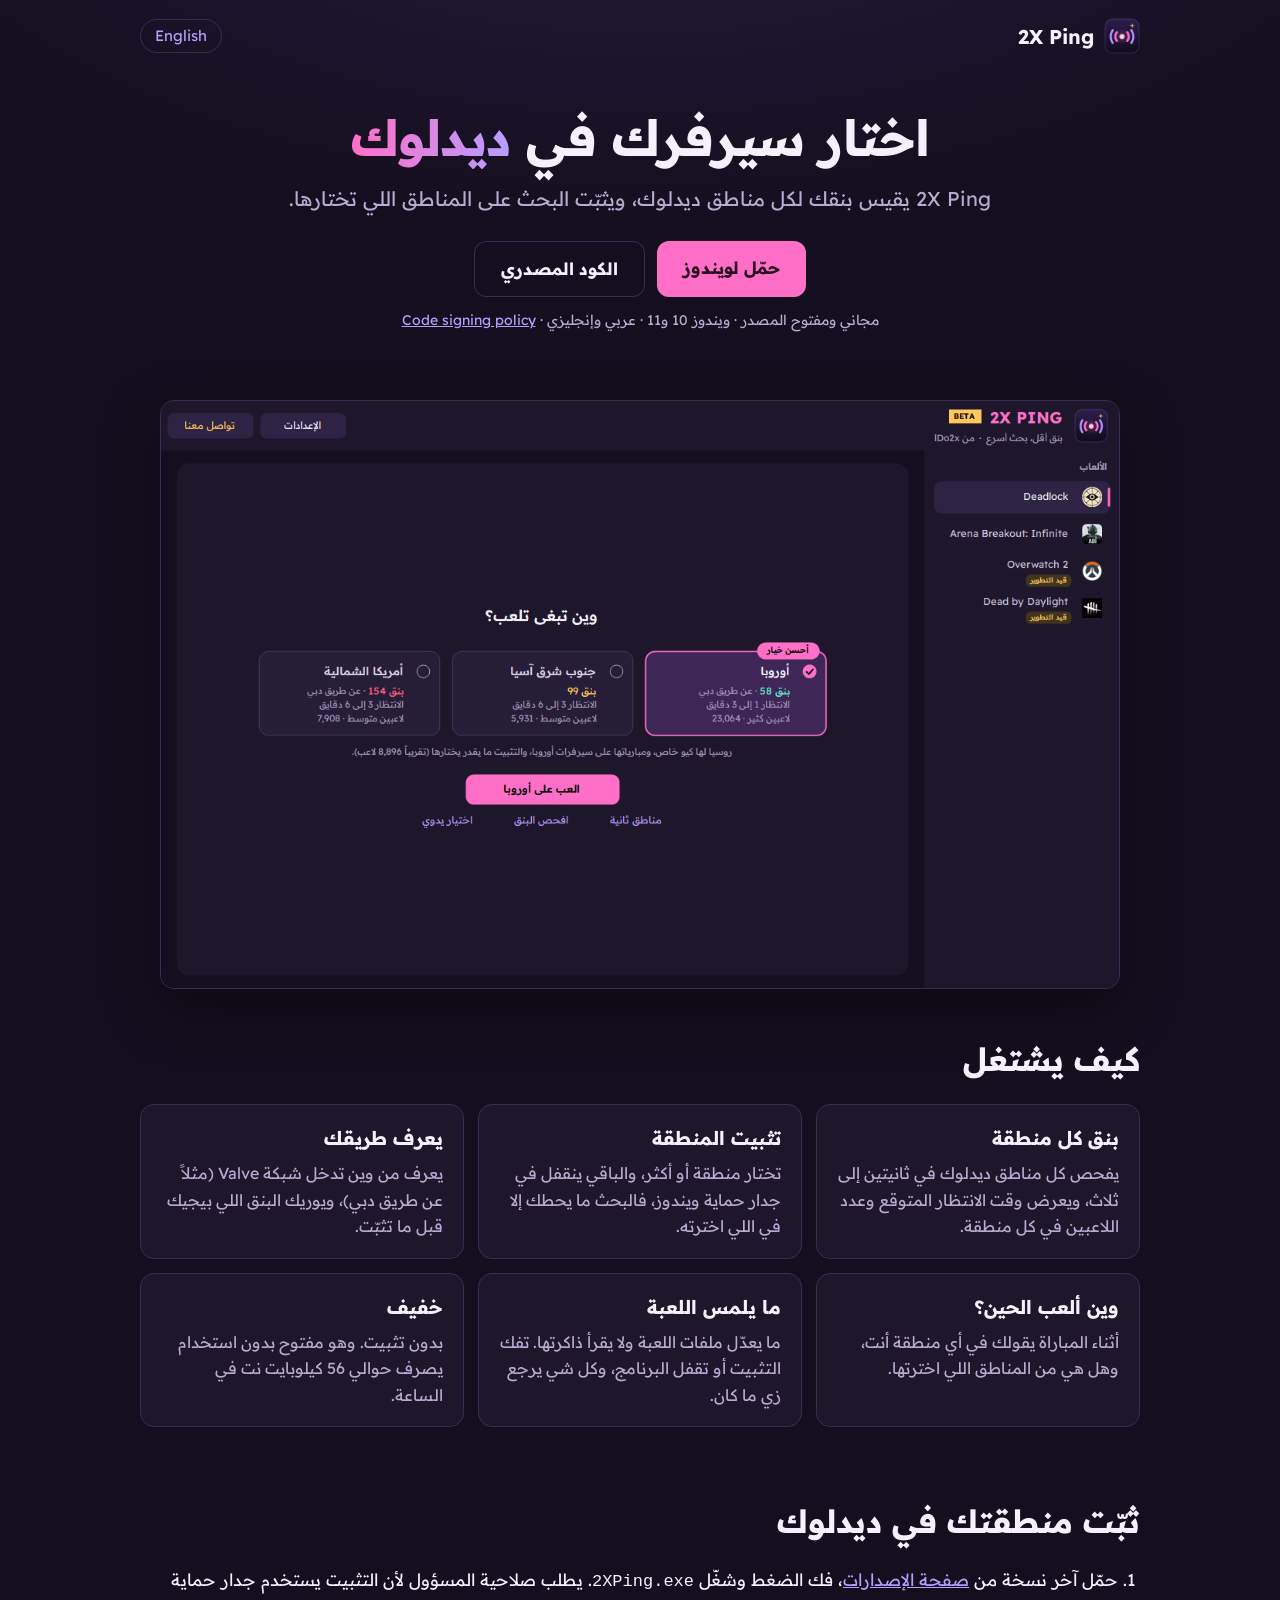
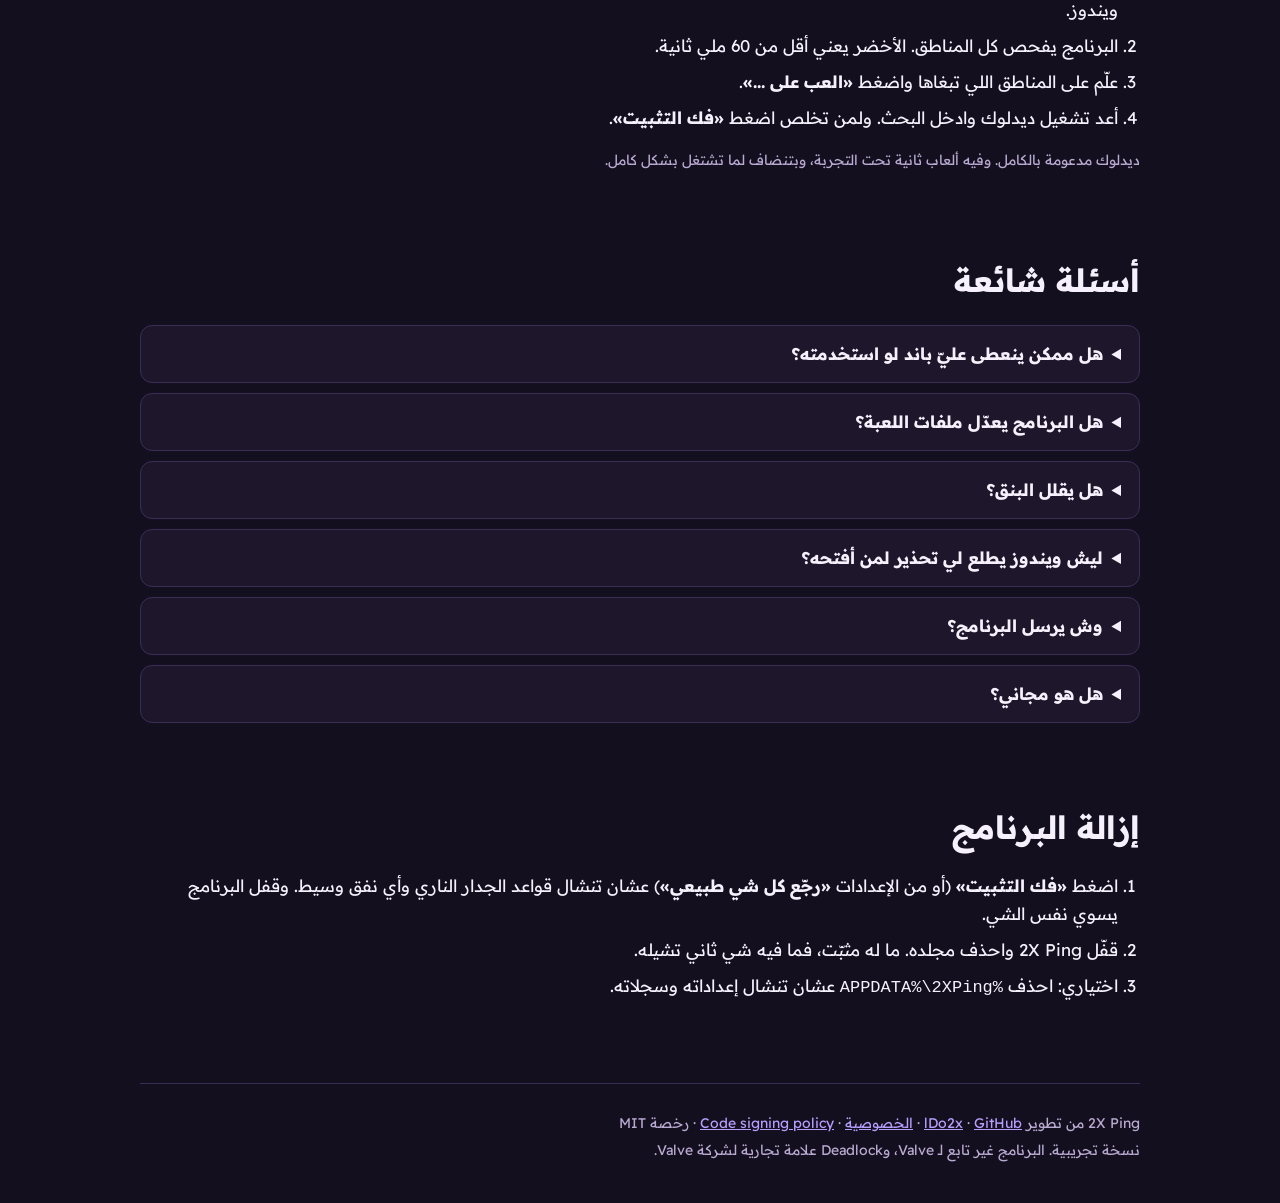
==== commit 0ab395ba: "FAQ: "Can I get banned?" on the site and in both READMEs: what the app does and doesn't touch, no gu" ====
--- a/docs/ar/index.html
+++ b/docs/ar/index.html
@@ -52,6 +52,8 @@
   "mainEntity": [
     { "@type": "Question", "name": "كيف أغيّر سيرفر ديدلوك؟",
       "acceptedAnswer": { "@type": "Answer", "text": "افتح 2X Ping، علّم على المناطق اللي تبغاها واضغط «العب على ...»، بعدين أعد تشغيل ديدلوك وادخل البحث. باقي المناطق تنقفل في جدار حماية ويندوز، فالبحث ما يحطك إلا في اللي اخترته." } },
+    { "@type": "Question", "name": "هل ممكن ينعطى عليّ باند لو استخدمته؟",
+      "acceptedAnswer": { "@type": "Answer", "text": "2X Ping ما يلمس اللعبة: ما يعدّل ملفاتها، ولا يقرأ ذاكرتها، ولا يحقن فيها أي شي. كل اللي يسويه إنه يضيف قواعد في جدار حماية ويندوز تقفل المناطق اللي ما اخترتها، وهذا نفس الشي اللي تقدر تسويه بيدك من إعدادات ويندوز. لكن ما نقدر نضمن كيف يتعامل نظام مكافحة الغش في أي لعبة معه، فالاستخدام على مسؤوليتك." } },
     { "@type": "Question", "name": "هل البرنامج يعدّل ملفات اللعبة؟",
       "acceptedAnswer": { "@type": "Answer", "text": "لا. ما يعدّل ملفات اللعبة ولا يقرأ ذاكرتها. التثبيت عبارة عن قواعد في جدار حماية ويندوز، وتنشال لمن تضغط «فك التثبيت» أو تقفل البرنامج." } },
     { "@type": "Question", "name": "هل يقلل البنق؟",
@@ -109,7 +111,8 @@
 
     <section>
       <h2>أسئلة شائعة</h2>
-      <details><summary>هل البرنامج يعدّل ملفات اللعبة؟</summary><p>لا. ما يعدّل ملفات اللعبة ولا يقرأ ذاكرتها. التثبيت عبارة عن قواعد في جدار حماية ويندوز، وتنشال لمن تضغط «فك التثبيت» أو تقفل البرنامج. ولكل لعبة سياستها الخاصة بمكافحة الغش، فالاستخدام على مسؤوليتك.</p></details>
+      <details><summary>هل ممكن ينعطى عليّ باند لو استخدمته؟</summary><p>2X Ping ما يلمس اللعبة: ما يعدّل ملفاتها، ولا يقرأ ذاكرتها، ولا يحقن فيها أي شي. كل اللي يسويه إنه يضيف قواعد في جدار حماية ويندوز تقفل المناطق اللي ما اخترتها، وهذا نفس الشي اللي تقدر تسويه بيدك من إعدادات ويندوز. لكن ما نقدر نضمن كيف يتعامل نظام مكافحة الغش في أي لعبة معه، فالاستخدام على مسؤوليتك.</p></details>
+      <details><summary>هل البرنامج يعدّل ملفات اللعبة؟</summary><p>لا. ما يعدّل ملفات اللعبة ولا يقرأ ذاكرتها. التثبيت عبارة عن قواعد في جدار حماية ويندوز، وتنشال لمن تضغط «فك التثبيت» أو تقفل البرنامج.</p></details>
       <details><summary>هل يقلل البنق؟</summary><p>ما يسرّع اتصالك، لكنه يخليك في المناطق اللي بنقك فيها أقل، ويوريك البنق المتوقع قبل ما تثبّت.</p></details>
       <details><summary>ليش ويندوز يطلع لي تحذير لمن أفتحه؟</summary><p>البرنامج لسا ما هو موقّع رقمياً، والتوقيع قاعدين نجهّزه (شوف <a href="code-signing.html" lang="en">Code signing policy</a>). في التحذير الأزرق اضغط More info وبعدين Run anyway.</p></details>
       <details><summary>وش يرسل البرنامج؟</summary><p>خلال فترة البيتا يشارك معلومات عن الاستخدام والأداء، زي نتائج البنق والأخطاء، وتقدر تخليها مجهولة من الإعدادات. التفاصيل الكاملة في <a href="https://github.com/ldo2x/2XPing/blob/main/SECURITY.md#usage-statistics-beta">صفحة الخصوصية</a>.</p></details>
